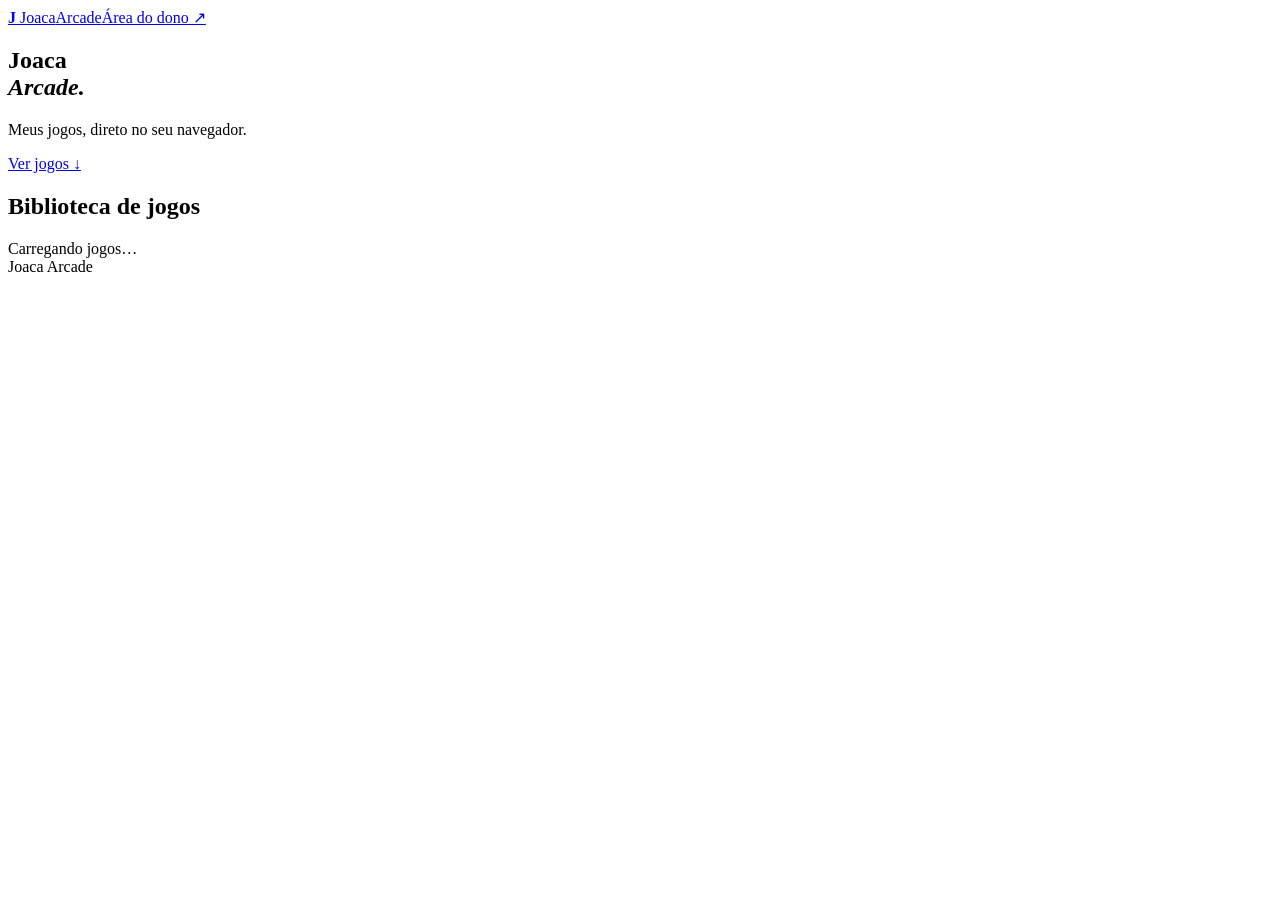
==== index.html @ 09a88c4d "Add files via upload" ====
<!doctype html><html lang="pt-BR"><head><meta charset="utf-8"><meta name="viewport" content="width=device-width,initial-scale=1"><title>Joaca Arcade | Jogos</title><link rel="stylesheet" href="estilo.css"></head><body>
<header><nav><a class="logo" href="./"><b>J</b> Joaca<span>Arcade</span></a><a class="owner" href="painel.html">Área do dono ↗</a></nav></header>
<main><section class="hero"><div><h1>Joaca<br><em>Arcade.</em></h1><p>Meus jogos, direto no seu navegador.</p><a class="button" href="#jogos">Ver jogos ↓</a></div></section>
<section id="jogos"><div class="title"><h2>Biblioteca de jogos</h2><span id="count"></span></div><div id="catalogo" aria-live="polite">Carregando jogos…</div></section></main>
<footer>Joaca Arcade</footer><script src="catalogo.js"></script></body></html>
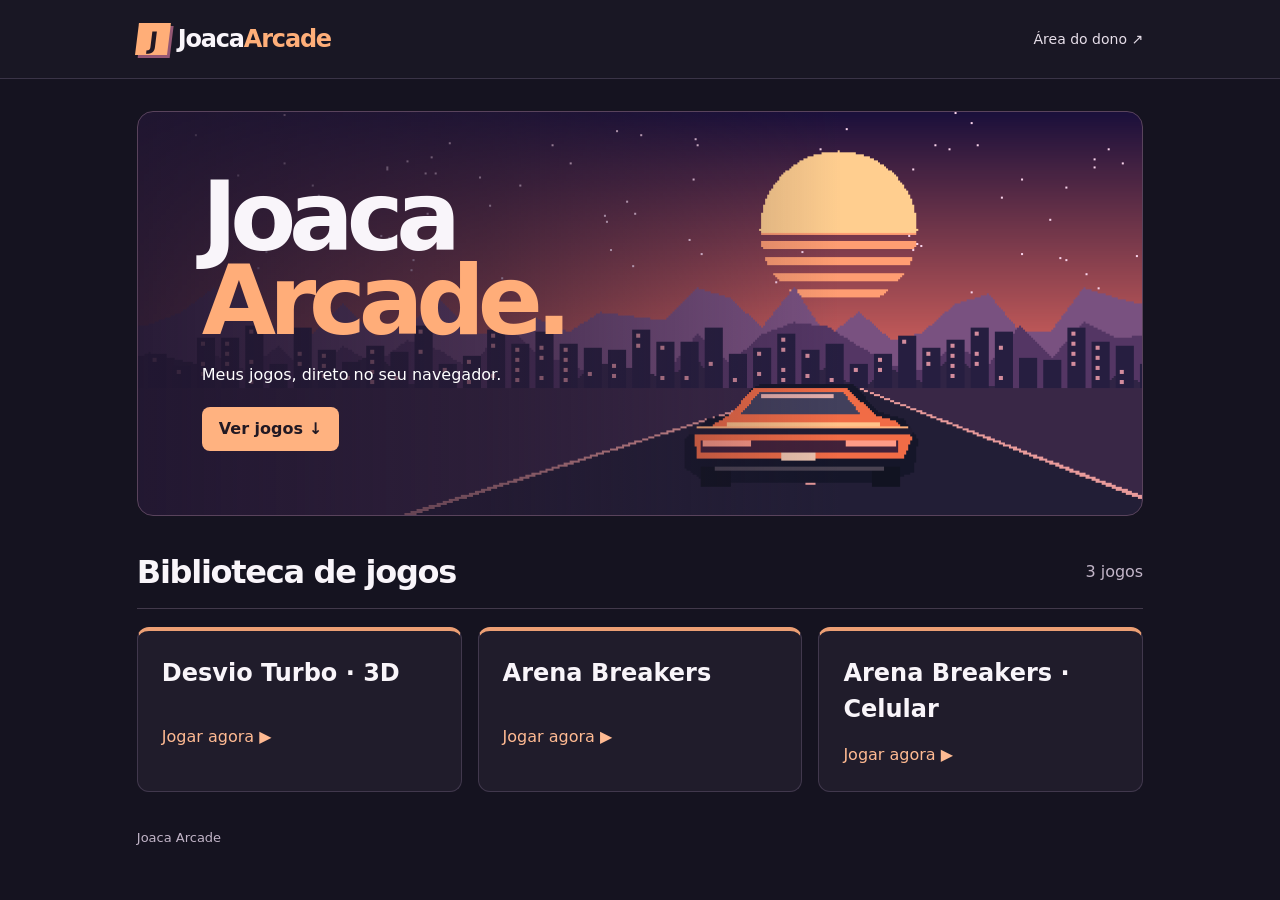
==== commit 063c23af: "Verificar o e-mail do dono e jogar dentro da biblioteca" ====
--- a/index.html
+++ b/index.html
@@ -1,5 +1,5 @@
 <!doctype html><html lang="pt-BR"><head><meta charset="utf-8"><meta name="viewport" content="width=device-width,initial-scale=1"><title>Joaca Arcade | Jogos</title><link rel="stylesheet" href="estilo.css"></head><body>
 <header><nav><a class="logo" href="./"><b>J</b> Joaca<span>Arcade</span></a><a class="owner" href="painel.html">Área do dono ↗</a></nav></header>
 <main><section class="hero"><div><h1>Joaca<br><em>Arcade.</em></h1><p>Meus jogos, direto no seu navegador.</p><a class="button" href="#jogos">Ver jogos ↓</a></div></section>
-<section id="jogos"><div class="title"><h2>Biblioteca de jogos</h2><span id="count"></span></div><div id="catalogo" aria-live="polite">Carregando jogos…</div></section></main>
-<footer>Joaca Arcade</footer><script src="catalogo.js"></script></body></html>
+<section id="jogos"><div class="title"><h2>Biblioteca de jogos</h2><span id="count"></span></div><div id="catalogo" aria-live="polite">Carregando jogos…</div></section><section class="player" hidden id="player"><div class="title"><a href="#jogos">← Biblioteca</a><h2 id="jogando"></h2><button id="tela">Tela cheia</button></div><div id="quadro"></div></section></main>
+<footer>Joaca Arcade</footer><script src="jogador.js"></script><script src="catalogo.js"></script></body></html>
--- a/estilo.css
+++ b/estilo.css
@@ -0,0 +1,2 @@
+*{box-sizing:border-box}html{color-scheme:dark;scroll-behavior:smooth}body{margin:0;background:#151320;color:#f9f5fa;font:16px/1.5 'DM Sans',system-ui,sans-serif}nav,main,footer{max-width:1160px;margin:auto;padding:0 6%}header{border-bottom:1px solid #3a3447;background:#191724}nav,.title{display:flex;align-items:center;justify-content:space-between;gap:12px}nav{height:78px}a{color:inherit}.logo{display:flex;align-items:center;text-decoration:none;font-weight:850;letter-spacing:-.05em;font-size:24px}.logo span{color:#ffaf79}.logo b{background:#ffae78;color:#211824;display:grid;place-items:center;width:32px;height:32px;margin-right:9px;box-shadow:3px 3px #945774;transform:skew(-7deg)}.owner{font-size:14px;color:#e7dfea;text-decoration:none}.owner:hover{text-decoration:underline}main{padding-top:32px}.hero{display:flex;align-items:center;padding:clamp(25px,5vw,66px);min-height:355px;overflow:hidden;border:1px solid #59435c;border-radius:16px;background:linear-gradient(90deg,#20162fe8,#23182f95 35%,transparent 70%),url(pista.png) center/cover}.hero h1{font-size:clamp(52px,8vw,96px);letter-spacing:-.075em;line-height:.87;margin:0}.hero em{font-style:normal;color:#ffad79}.hero p{margin:20px 0;color:#fff}.button,button{display:inline-block;background:#ffb280;color:#221923;font:inherit;font-weight:750;border:0;border-radius:8px;padding:10px 17px;text-decoration:none;cursor:pointer}.button:hover,button:hover{background:#ffd0ac}button:disabled{opacity:.6}section#jogos{padding-top:32px}.title{border-bottom:1px solid #42394b;padding-bottom:12px}.title h2{font-size:clamp(22px,4vw,32px);margin:0;letter-spacing:-.04em}.title span,footer,small{color:#c2b5c8}.empty,.card,.box{background:#201c2b;border:1px solid #41384d;border-radius:12px;padding:24px}.empty{text-align:center;padding:40px 18px;margin-top:18px}.empty strong{display:block;font-size:20px}.empty p{color:#c3b8cb;margin:6px}.grid{display:grid;grid-template-columns:repeat(auto-fit,minmax(min(100%,245px),1fr));gap:16px;margin-top:18px}.card{text-decoration:none;border-top:4px solid #ec9f74;display:grid;gap:16px;overflow-wrap:anywhere}.card:hover{background:#292334}.card strong{font-size:24px}.card span{color:#ffba92}footer{padding-top:36px;padding-bottom:28px;font-size:13px}.admin{max-width:740px}.admin h1{letter-spacing:-.055em;font-size:42px;line-height:1.1}.box{margin:15px 0}label,input{display:block;width:100%}label{margin:14px 0}input{background:#151320;color:white;border:1px solid #706279;border-radius:7px;padding:12px;font:inherit;margin-top:4px}.status{color:#ffd2ae;overflow-wrap:anywhere}.muted{background:transparent;border:1px solid #71657c;color:white;margin:8px 0}.muted:hover{background:#30293a}[hidden]{display:none!important}:focus-visible{outline:3px solid #ffba92;outline-offset:4px}@media(max-width:600px){nav{height:62px}.hero{align-items:flex-start;min-height:360px;background:linear-gradient(180deg,#21172fbb,transparent 67%),url(pista.png) 69% bottom/auto 100%}.hero p{max-width:215px}.hero h1{font-size:63px}.logo{font-size:19px}.owner{font-size:13px}}
+.player iframe,#amostra iframe{display:block;width:100%;background:#0b0a12;border:1px solid #40374c;border-radius:10px}.player iframe{height:clamp(320px,74dvh,820px)}#amostra iframe{height:320px;margin-bottom:18px}.player .title{flex-wrap:wrap;margin-bottom:14px}.player h2{overflow-wrap:anywhere}.player:fullscreen{background:#101019;padding:8px}.player:fullscreen iframe{height:calc(100dvh - 78px)}details{margin-top:16px}summary{cursor:pointer}
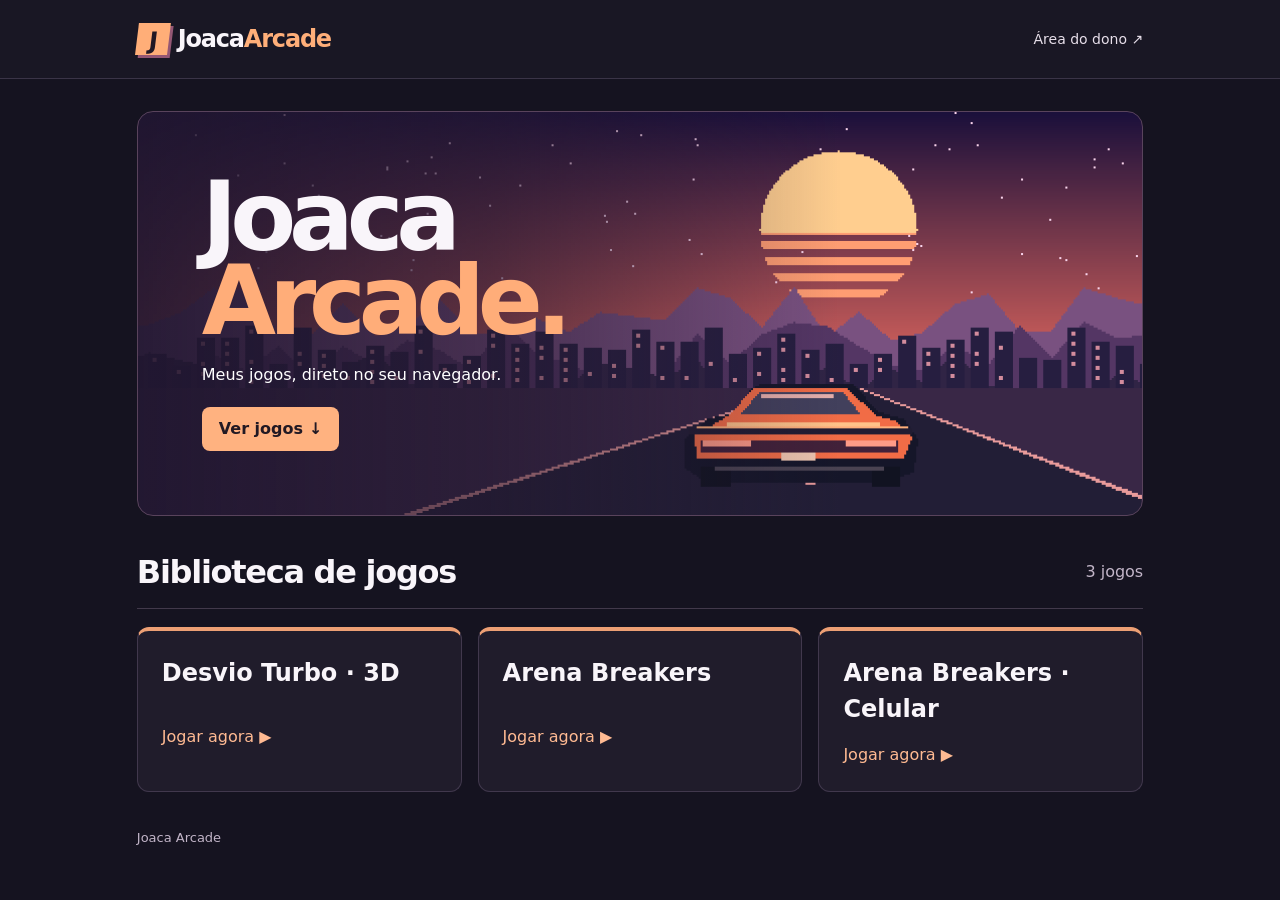
==== commit 85f1ab3b: "Aceitar links públicos de jogos em outras hospedagens" ====
--- a/index.html
+++ b/index.html
@@ -1,5 +1,5 @@
-<!doctype html><html lang="pt-BR"><head><meta charset="utf-8"><meta name="viewport" content="width=device-width,initial-scale=1"><title>Joaca Arcade | Jogos</title><link rel="stylesheet" href="estilo.css"></head><body>
+<!doctype html><html lang="pt-BR"><head><meta charset="utf-8"><meta name="viewport" content="width=device-width,initial-scale=1"><title>Joaca Arcade | Jogos</title><link rel="stylesheet" href="estilo.css?v=links-publicos1"></head><body>
 <header><nav><a class="logo" href="./"><b>J</b> Joaca<span>Arcade</span></a><a class="owner" href="painel.html">Área do dono ↗</a></nav></header>
 <main><section class="hero"><div><h1>Joaca<br><em>Arcade.</em></h1><p>Meus jogos, direto no seu navegador.</p><a class="button" href="#jogos">Ver jogos ↓</a></div></section>
-<section id="jogos"><div class="title"><h2>Biblioteca de jogos</h2><span id="count"></span></div><div id="catalogo" aria-live="polite">Carregando jogos…</div></section><section class="player" hidden id="player"><div class="title"><a href="#jogos">← Biblioteca</a><h2 id="jogando"></h2><button id="tela">Tela cheia</button></div><div id="quadro"></div></section></main>
-<footer>Joaca Arcade</footer><script src="jogador.js"></script><script src="catalogo.js"></script></body></html>
+<section id="jogos"><div class="title"><h2>Biblioteca de jogos</h2><span id="count"></span></div><div id="catalogo" aria-live="polite">Carregando jogos…</div></section><section class="player" hidden id="player"><div class="title"><a href="#jogos">← Biblioteca</a><h2 id="jogando"></h2><a id="original" target="_blank" rel="noopener noreferrer">Abrir em outra aba ↗</a><button id="tela">Tela cheia</button></div><div id="quadro"></div></section></main>
+<footer>Joaca Arcade</footer><script src="jogador.js?v=links-publicos1"></script><script src="catalogo.js?v=links-publicos1"></script></body></html>
